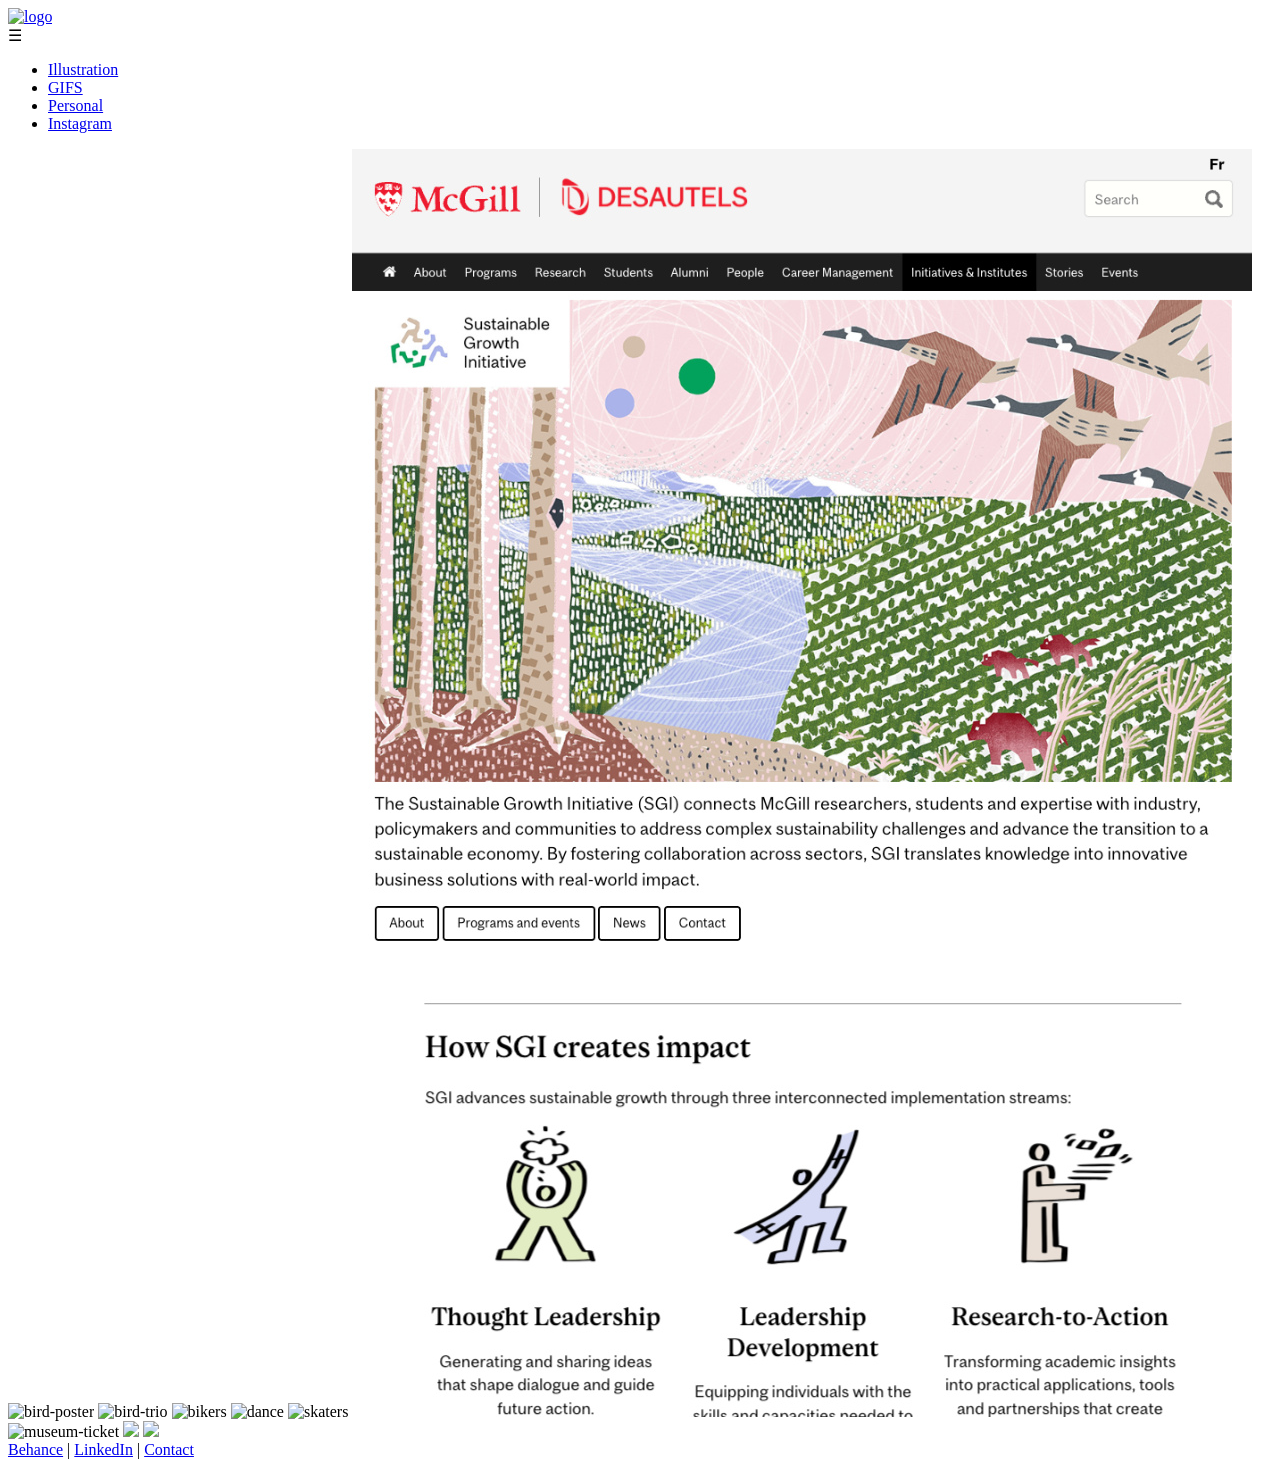
==== illustration.html @ 0330536a "Update illustration.html" ====
<!DOCTYPE html>
<html lang="en">
<head>
    <meta charset="UTF-8">
    <meta name="viewport" content="width=device-width, initial-scale=1.0">
    <title>Stellhsu | Illustration</title>
    <link rel="stylesheet" href="css/main-style.css">
</head>
<body>
    <div class="logo">
      <a href="index.html"><img src="images/logo.png" alt="logo"></a>
        </div>
      
        <nav class="top">
          <div class="hamburger">&#9776;</div>
          <ul class="menu">
            <li><a href="illustration.html">Illustration</a></li>
                  <li><a href="gifs.html">GIFS</a></li>
                          <li><a href="personal.html">Personal</a></li>
                          <li><a href="http://instagram.com/stellhsu" target="_blank">Instagram</a></li>
      </ul>
        </nav>

     

      <div class="poster">
      
        <img src="images/drawings/birds_poster.jpg" alt="bird-poster">
        <img src="images/drawings/birds/bird_trio.jpg" alt="bird-trio">
        <img src="images/drawings/bikers-resize.jpg" alt="bikers">
        <img src="images/drawings/dance_resize.jpg" alt="dance">
        <img src="images/drawings/skaters_print.jpg" alt="skaters">
          <img src="images/drawings/SGI_resize.jpg" alt="SGI-mcgill">
        <img src="images/mockups/ticket_resize.jpg" alt="museum-ticket">
        <img src="images/mockups/quit-wine.jpg">
        <img src="images/mockups/glow_mockup_resize.jpg"

    </div>

    <footer class="bottom">
      <a href="https://www.behance.net/stellhsu" target="_blank"> Behance</a> |
      <a href="https://www.linkedin.com/in/stellhsu/" target="_blank">LinkedIn</a> |
      <a href="mailto:stellhsu.png@gmail.com">Contact</a>
  </footer>
      
    
        <script>
          document.addEventListener("DOMContentLoaded", function () {
            const hamburger = document.querySelector(".hamburger");
            const menu = document.querySelector(".menu");
        
            hamburger.addEventListener("click", function () {
              menu.classList.toggle("show");
            });
          });
        </script>
        
        <script src="navigation.js"></script>
</body>
</html>
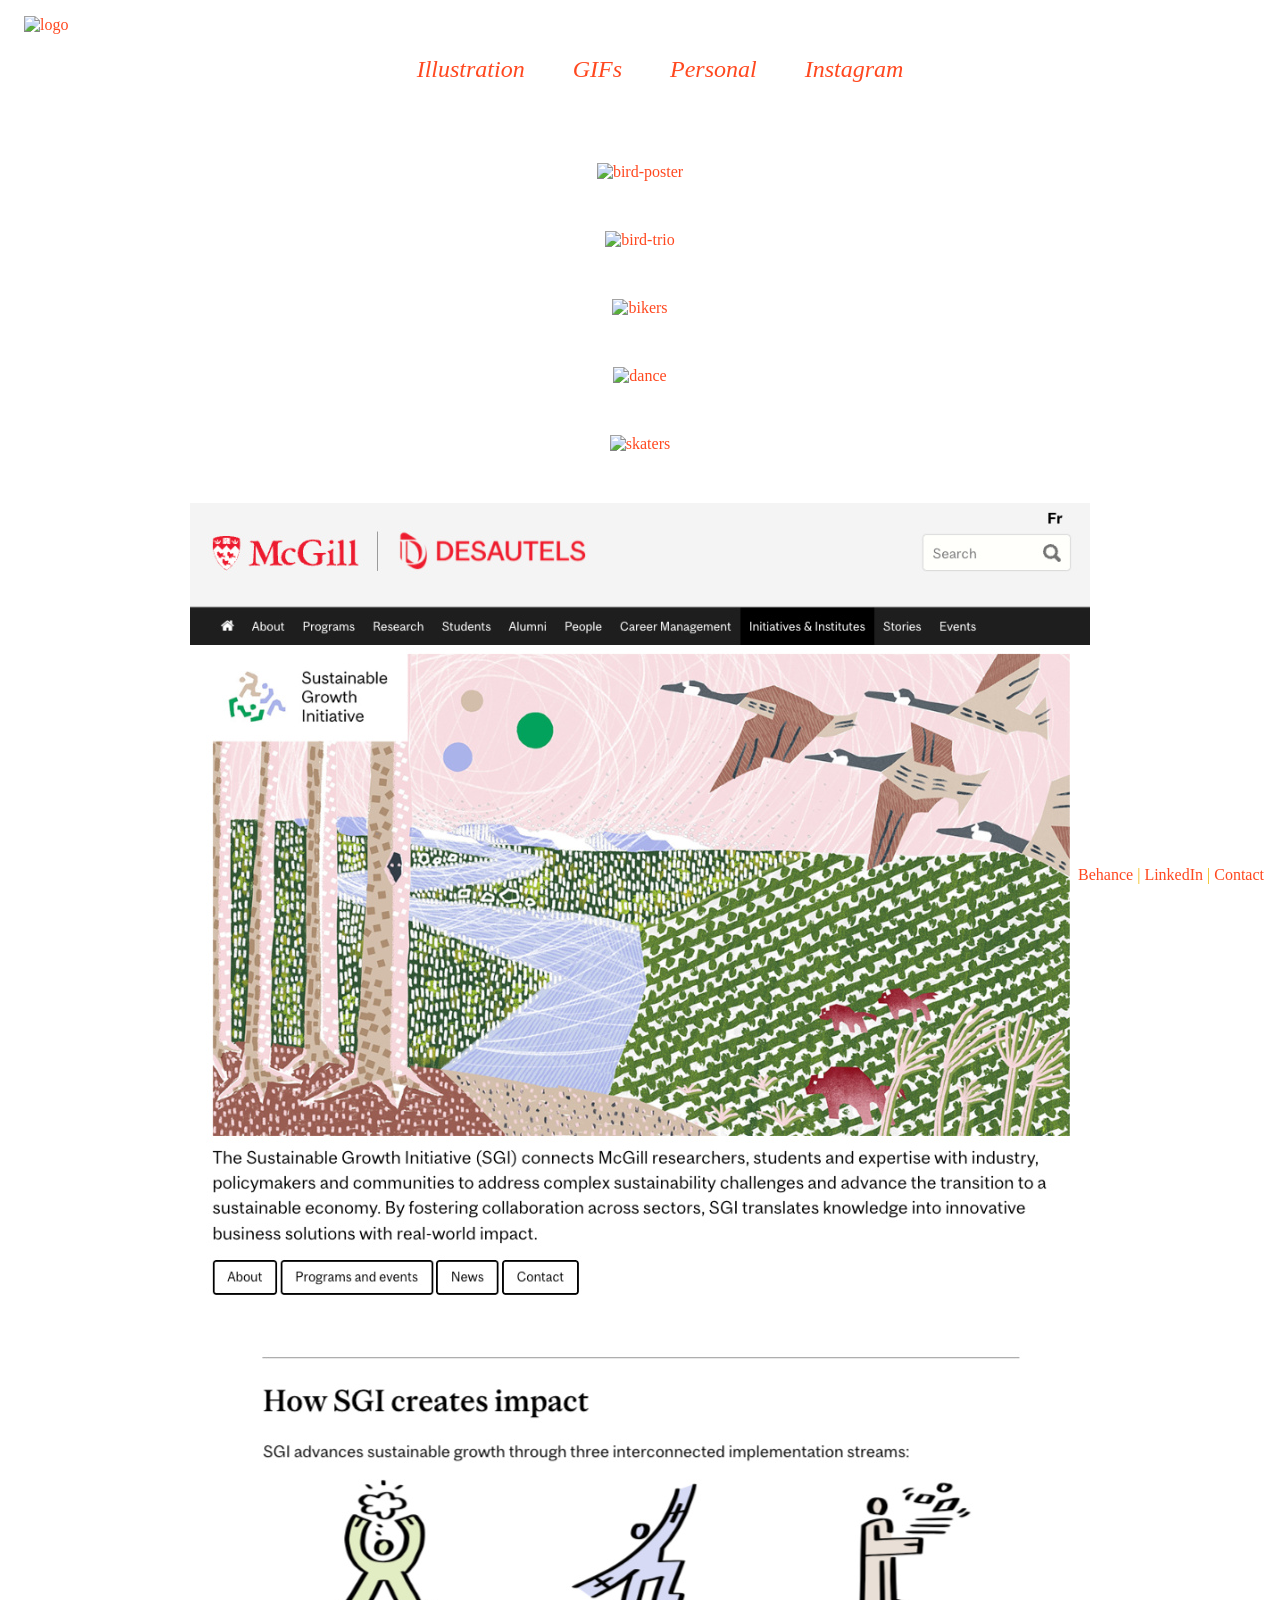
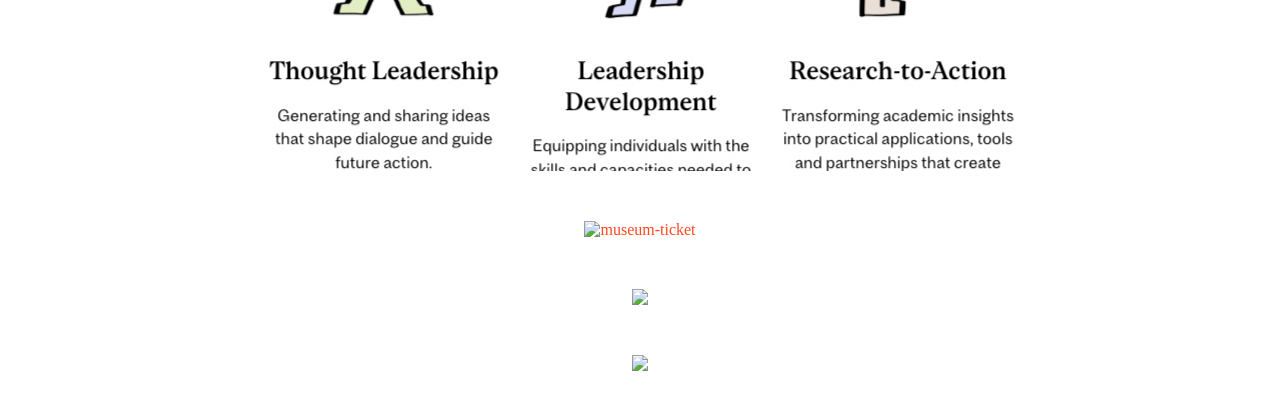
==== commit bf4fa64a: "Update illustration.html" ====
--- a/illustration.html
+++ b/illustration.html
@@ -15,7 +15,7 @@
           <div class="hamburger">&#9776;</div>
           <ul class="menu">
             <li><a href="illustration.html">Illustration</a></li>
-                  <li><a href="gifs.html">GIFS</a></li>
+                  <li><a href="gifs.html">GIFs</a></li>
                           <li><a href="personal.html">Personal</a></li>
                           <li><a href="http://instagram.com/stellhsu" target="_blank">Instagram</a></li>
       </ul>
--- a/css/main-style.css
+++ b/css/main-style.css
@@ -0,0 +1,466 @@
+* {
+  box-sizing: border-box;
+}
+
+body {
+  background-color: #ffffff;
+  color: #ff481f;
+  font-family: avenir;
+
+}
+
+.logo {
+  height: auto;
+  position: fixed;
+  top: 1em;
+  left: 1.5em;
+  width: 100px;
+  background-color: #ffffff;
+  z-index: 999;
+}
+
+.logo a img {
+  width: 100%;
+}
+
+.current {
+  text-decoration: underline;
+  color: #f2b90c;
+}
+
+nav.top {
+  font-style: oblique;
+  display: flex;
+  top: 0;
+  left: 0;
+  width: 100%;
+  justify-content: center;
+  align-items: center;
+  position: relative;
+  font-size: 1.5em;
+  padding: 1em;
+}
+
+nav.top .menu {
+  display: flex;
+  gap: 2em;
+  list-style: none;
+}
+
+nav.top .hamburger {
+  display: none;
+  font-size: 1.25em;
+  cursor: grab;
+  z-index: 1001;
+}
+
+a {
+  color: #ff481f;
+  text-decoration: none;
+}
+
+a:hover {
+  color: #f2b90c;
+  text-decoration: underline;
+}
+
+.mainbg {
+  text-align: center;
+}
+
+.mainbg img {
+  width: 100%;
+  max-width: 700px;
+  margin: 30px auto 0;
+  position: relative;
+
+}
+
+h1 {
+  font-size: 3vmin;
+  text-align: center;
+  color: #ff481f;
+  font-weight: 600;
+  position: relative;
+  z-index: 1001;
+}
+
+
+/* start design page */
+h2 {
+  position: relative;
+  text-transform: uppercase;
+  font-size: 3em;
+  text-align: right;
+}
+
+.right {
+  position: flex;
+  right: 2em;
+  width: 50%;
+}
+
+h2 {
+  position: fixed;
+}
+
+.team {
+  flex-direction: column;
+  justify-content: center;
+  align-items: center;
+  max-width: 700px;
+  margin: auto;
+  min-width: 700px;
+  padding-left: 3em;
+  /* border: solid 1px #f25835; */
+}
+
+h3 {
+  /* text-transform: uppercase; */
+  font-size: 2.5em;
+  margin: 0;
+  /* border: solid 1px #f25835; */
+  text-align: left;
+}
+
+
+.team-wrapper {
+  display: flex;
+  align-items: flex-start;
+  /* padding: 2em; */
+}
+
+section {
+  display: flex;
+  max-width: 1000px;
+  position: relative;
+  justify-content: center;
+  align-items: center;
+  margin: auto;
+  top: 6em;
+}
+/* animation pg */
+
+.animation {
+  /* width: 70%; */
+  height: auto;
+  display: block;
+  margin: 0 auto 70px;
+  max-width: 600px;
+}
+
+/* start design page */
+main.parent {
+  padding: 3.5em 18em;
+  display: grid;
+  grid-gap: 10px;
+  grid-template-columns: repeat(auto-fit, minmax(450px, 1fr));
+  /* border:solid 1px #f25835; */
+}
+
+/* figure {
+    box-shadow: 0 0 4px rgba(0, 0, 0, .5);
+  } */
+
+.parent img {
+  display: block;
+  width: 100%;
+
+}
+
+p{
+  display: flex;
+  flex-direction: column;
+  align-items: right;
+  
+}
+
+/* illustration page */
+.poster {
+  display: flex;
+  flex-direction: column;
+  align-items: center;
+  gap: 50px;
+  margin: 2em;
+}
+
+.poster img {
+  width: auto;
+}
+
+.selfie {
+  display: flex;
+  align-items: center;
+  width: 35%;
+  height: auto;
+  margin-top: 5em;
+}
+
+/* end illustration pg */
+
+/* carousel */
+.swiper-container {
+  max-width: 750px;
+  aspect-ratio: calc(16 / 16);
+  margin: 100px auto 0;
+  border-radius: 12px;
+  overflow: hidden;
+  position: relative;
+  --swiper-navigation-color: #f2f2f2;
+}
+
+.swiper-pagination {
+  display: none;
+}
+
+.swiper-slide {
+  background-size: cover;
+  background-position: center;
+  position: relative;
+}
+
+.overlay {
+  position: absolute;
+  top: 50%;
+  left: 50%;
+  transform: translate(-50%, -50%);
+  color: white;
+  text-align: center;
+}
+
+.swiper-button-next,
+.swiper-button-prev {
+  color: white;
+  top: 50%;
+  transform: translateY(-50%);
+}
+
+.swiper-button-prev {
+  left: 5px;
+}
+
+.swiper-button-next {
+  right: 5px;
+}
+
+/* end carousel */
+
+/* transition */
+.container {
+  display: flex;
+  justify-content: space;
+  align-items: center;
+}
+
+.container:hover>.section {
+  filter: brightness(50%);
+}
+
+.container:hover>.section:hover {
+  filter: brightness(100%);
+}
+
+.container .section {
+  flex-grow: 5;
+  position: relative;
+  height: 90%;
+  transition: all 0.6s;
+  align-items: center;
+  justify-content: center;
+  box-sizing: border-box;
+  text-align: center;
+  flex: 1;
+}
+
+.container .section .cont_title img {
+  width: 90%;
+  max-width: 600px;
+  height: auto;
+  display: block;
+  margin: auto;
+}
+
+.container .section:hover {
+  flex-grow: 3;
+  transition: flex 0.4s;
+}
+
+footer {
+  position: fixed;
+  bottom: 1em;
+  right: 1em;
+  text-align: right;
+  color: #f2b90c;
+  z-index: 1000;
+}
+
+
+
+/* media query */
+@media only screen and (max-width: 700px) {
+  .intro p {
+    display: flex;
+    -webkit-column-count: 1;
+    column-count: 1;
+    padding: 2.5em 2.5em;
+    min-width: auto;
+    justify-content: center;
+    align-items: center;
+  }
+
+  nav.top {
+    position: fixed;
+    top: 0;
+    left: 0;
+    width: 99%;
+    justify-content: center;
+    height: 80px;
+    /* adjust to match your logo height */
+    background-color: white;
+    z-index: 998;
+  }
+
+    .row,
+    .navbar {
+      flex-direction: column;
+    }
+
+  html,
+  body {
+    overflow-x: hidden;
+    max-width: 100%;
+  }
+
+  .mainbg {
+    position: relative;
+    z-index: 997;
+    text-align: center;
+  }
+
+  .logo {
+    position: fixed;
+    top: -2%;
+    left: 8.5%;
+    transform: translateX(-50%) scale(0.6);
+    z-index: 1001;
+  }
+
+  .design {
+    /* display: flex; */
+    justify-content: center;
+    /* Centers horizontally */
+    align-items: center;
+    /* Centers vertically if the container has height */
+    gap: 50px;
+  }
+
+  nav.top .hamburger {
+    display: block;
+    position: fixed;
+    top: 1%;
+    left: 88%;
+    background-color: #ffffff;
+    padding: 5px;
+    border-radius: 0;
+    z-index: 1002;
+  }
+
+  nav.top .menu {
+    display: none;
+    flex-direction: column;
+    justify-content: center;
+    align-items: center;
+    position: fixed;
+    top: 48px;
+    left: 0;
+    width: 100vw;
+    height: calc(100vh - 72px);
+    background-color: rgb(0, 0, 0, 0.8);
+    z-index: 1001;
+  }
+
+  nav.top .menu.show {
+    display: flex;
+  }
+
+  nav.top .menu li a {
+    font-size: 0.8em;
+    font-family: avenir;
+    text-transform: uppercase;
+    font-weight: bold;
+    font-style: normal;
+    text-decoration: none;
+    color: #f2f2f2;
+    transition: color 0.3s ease;
+  }
+  
+  .animation {
+margin-top: 5em;
+    max-width: 400px;
+    justify-content: center;
+  }
+
+
+
+ footer {
+  width: 100%;
+  display: flex;
+  justify-content: center;
+  gap: 30px;
+  font-size: 1em;
+  bottom: 0;
+  right: 0;
+height: 20px;
+    background-color: white;
+}
+
+.poster img{
+  width: 120%;
+    height: auto;
+    margin-top: 2em;
+}
+  .container {
+    flex-direction: column;
+    align-items: center;
+  }
+
+  .container .section {
+    width: 100%;
+    flex-grow: unset;
+  }
+
+  /* .team-wrapper {
+    flex-direction: column;
+    align-items: center;
+  }
+
+  .team {
+    flex-direction: column;
+    align-items: center;
+    padding-left: 0;
+    min-width: auto;
+    max-width: 100%;
+    background-color: white;
+  }
+
+  .team img {
+    width: 90%;
+    max-width: 500px;
+    height: auto;
+    margin: 1em;
+  }
+
+  .team-info {
+    text-align: left;
+    max-width: 90%;
+    order: -1;
+
+  }
+
+  .selfie {
+    width: 65%;
+    margin-top: 6em;
+
+  } */
+}
+* media query end */
